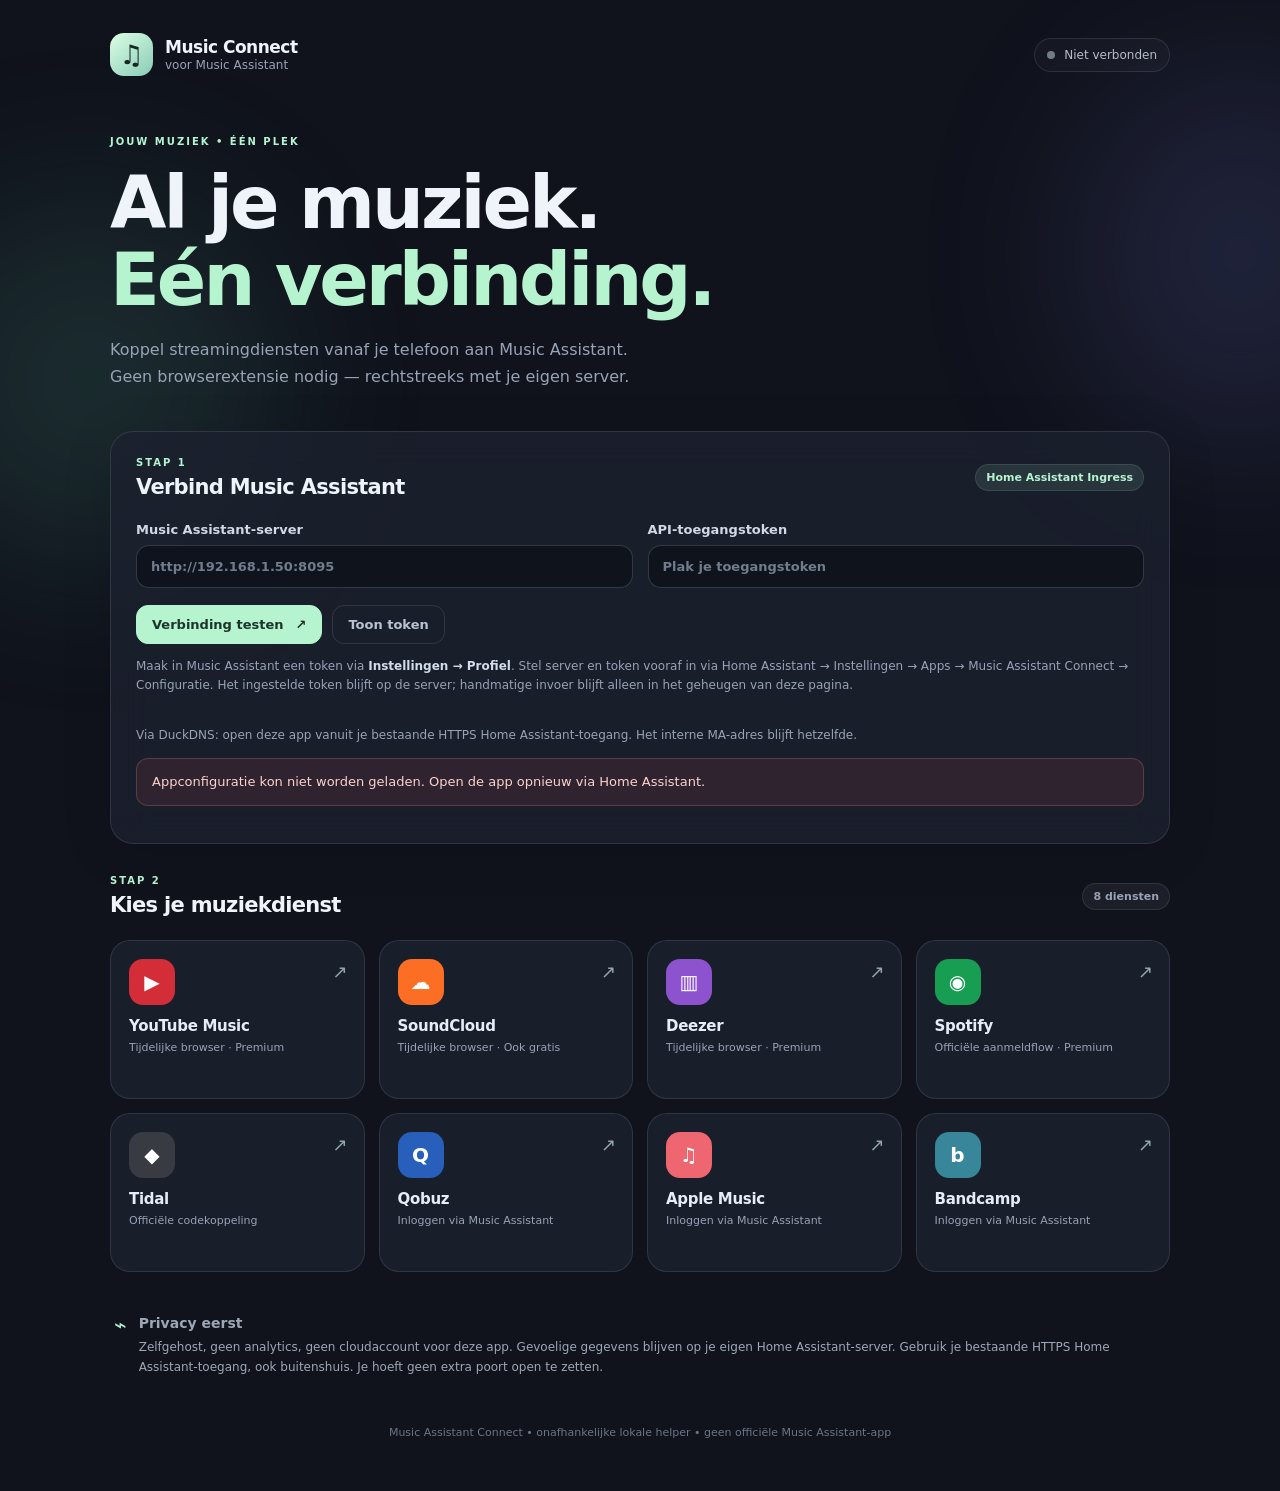
==== music_assistant_connect/app/static/index.html @ 41c90627 "Release 0.4.0: fix provider forms, configure MA credentials and clarify HTTPS Ingress" ====
<!doctype html>
<html lang="nl">
<head>
  <meta charset="utf-8"><meta name="viewport" content="width=device-width,initial-scale=1,viewport-fit=cover">
  <meta name="theme-color" content="#10131c"><meta name="description" content="Music Assistant bronnen koppelen vanaf je telefoon">
  <link rel="stylesheet" href="style.css">
  <title>Music Assistant Connect</title>
</head>
<body>
<div class="ambient a"></div><div class="ambient b"></div>
<div class="shell">
<header class="top">
 <div class="brand"><div class="brand-mark">♫</div><div><strong>Music Connect</strong><span>voor Music Assistant</span></div></div>
 <div id="server-badge" class="server-badge"><i></i><span>Niet verbonden</span></div>
</header>
<main>
 <section class="hero"><div class="eyebrow">JOUW MUZIEK • ÉÉN PLEK</div><h1>Al je muziek.<br><em>Eén verbinding.</em></h1><p>Koppel streamingdiensten vanaf je telefoon aan Music Assistant. Geen browserextensie nodig — rechtstreeks met je eigen server.</p></section>
 <section class="panel" id="connection-section"><div class="section-top"><div><small>STAP 1</small><h2>Verbind Music Assistant</h2></div><span class="pill">Home Assistant Ingress</span></div>
   <div class="connection-fields"><label>Music Assistant-server <input id="ma-url" type="url" placeholder="http://192.168.1.50:8095" autocomplete="url" spellcheck="false"></label><label>API-toegangstoken <input id="ma-token" type="password" placeholder="Plak je toegangstoken" autocomplete="off" spellcheck="false"></label></div>
   <div class="line-actions"><button id="connect-btn" class="btn primary">Verbinding testen <span>↗</span></button><button id="toggle-token" class="btn ghost">Toon token</button></div>
   <p class="hint">Maak in Music Assistant een token via <strong>Instellingen → Profiel</strong>. Stel server en token vooraf in via Home Assistant → Instellingen → Apps → Music Assistant Connect → Configuratie. Het ingestelde token blijft op de server; handmatige invoer blijft alleen in het geheugen van deze pagina.</p>
   <div class="line-actions" id="ma-navigation"></div><p class="hint" id="navigation-hint">Via DuckDNS: open deze app vanuit je bestaande HTTPS Home Assistant-toegang. Het interne MA-adres blijft hetzelfde.</p>
   <div id="connection-message" class="message" aria-live="polite" hidden></div>
 </section>
 <section class="providers" id="providers-section"><div class="section-top"><div><small>STAP 2</small><h2>Kies je muziekdienst</h2></div><span id="services-counter" class="pill subtle">8 diensten</span></div><div class="provider-grid" id="provider-grid"></div></section>
 <section class="panel wizard" id="wizard-section" hidden><div class="section-top"><div><small>STAP 3</small><h2 id="wizard-title">Verbinding instellen</h2></div><button class="btn ghost compact" id="close-wizard">Sluiten ×</button></div><div id="wizard-status" class="message" hidden></div>
   <div id="browser-area" hidden><div class="browser-head"><h3>Eenmalige privébrowser</h3><p>Bedien deze tijdelijke browser vanaf je telefoon. Alleen de noodzakelijke providergegevens worden uitgelezen, met jouw toestemming.</p><div class="notice">Open Home Assistant via HTTPS (ook via DuckDNS) of een beveiligde VPN. Deze browser draait tijdelijk op je HA-server. Je gewone telefoonbrowser kan zijn cookies niet automatisch delen met deze app.</div></div>
      <div class="browser-toolbar"><span class="browser-dot"></span><span id="browser-url">Tijdelijke browser</span><button class="icon-button" id="browser-reload" title="Vernieuwen">↻</button><button class="icon-button" id="browser-end" title="Browsersessie beëindigen">×</button></div>
      <div class="browser-screen" id="browser-screen"><img id="browser-image" alt="Interactieve weergave van tijdelijke browser"><div id="browser-overlay" class="browser-overlay">Browser starten…</div></div>
      <div class="browser-input"><input id="browser-input" placeholder="Typ tekst in het geselecteerde veld" type="password" autocomplete="off" spellcheck="false"><button class="btn small muted" id="browser-reveal" title="Tekst zichtbaar maken">◉</button><button class="btn small" id="browser-type">Typ</button><button class="btn small muted" id="browser-enter">Enter ↵</button><button class="btn small muted" id="browser-tab">Tab ⇥</button></div><div class="line-actions"><button id="browser-extract" class="btn primary">Haal mijn gegevens op <span>↗</span></button></div><p class="hint">Wacht met ophalen tot je volledig bent ingelogd en een persoonlijke afspeellijst hebt geopend. De browser sluit zodra alle benodigde gegevens gevonden zijn. Werkt inloggen niet? Plak de gegevens handmatig volgens de providerhandleiding. Cookies kunnen verlopen; opnieuw koppelen blijft dan nodig.</p></div>
   <div id="flow-area"><div id="flow-content"></div><div id="flow-controls" class="line-actions"></div></div>
 </section>
 <section class="panel connected-panel" id="existing-section" hidden><div class="section-top"><div><small>OVERZICHT</small><h2>Gekoppelde bronnen</h2></div><button id="refresh-sources" class="btn ghost compact">Vernieuwen ↻</button></div><div id="existing-list" class="existing-list"></div></section>
 <section class="safety"><span class="safe-icon">⌁</span><div><strong>Privacy eerst</strong><p>Zelfgehost, geen analytics, geen cloudaccount voor deze app. Gevoelige gegevens blijven op je eigen Home Assistant-server. Gebruik je bestaande HTTPS Home Assistant-toegang, ook buitenshuis. Je hoeft geen extra poort open te zetten.</p></div></section>
</main>
<footer>Music Assistant Connect • onafhankelijke lokale helper • geen officiële Music Assistant-app</footer>
</div><script src="helpers.js" defer></script><script src="app.js" defer></script>
</body>
</html>
---- music_assistant_connect/app/static/style.css ----
:root{color-scheme:dark;--bg:#10131c;--surface:rgba(28,34,47,.79);--border:rgba(205,218,240,.12);--bright:#eff4fa;--muted:#98a3b7;--mint:#b6f4d0;--mintd:#1e6448;--blue:#b9d4ff}*{box-sizing:border-box}html{font-family:Inter,ui-sans-serif,system-ui,-apple-system,"Segoe UI",sans-serif}body{margin:0;min-height:100vh;background:var(--bg);color:var(--bright);overflow-x:hidden}button,input,select,textarea{font:inherit}button{cursor:pointer}button:disabled{cursor:not-allowed;opacity:.5}a{color:var(--mint)}.shell{max-width:1120px;padding:24px 30px;margin:0 auto;position:relative}.ambient{position:fixed;pointer-events:none;filter:blur(85px);opacity:.22;z-index:0;border-radius:50%}.ambient.a{background:#438474;width:360px;height:360px;left:-90px;top:200px}.ambient.b{background:#5a5eaa;width:320px;height:370px;right:-120px;top:70px}.top{display:flex;align-items:center;justify-content:space-between;gap:16px;padding:9px 0 15px}.brand{display:flex;align-items:center;gap:12px}.brand-mark{width:43px;height:43px;display:grid;place-items:center;color:#15291e;border-radius:14px;background:linear-gradient(140deg,#dbffe5,#89cbb6);font-size:27px}.brand strong{display:block;font-size:17px;letter-spacing:-.5px}.brand span{display:block;font-size:12px;color:var(--muted);margin-top:1px}.server-badge{display:flex;align-items:center;gap:9px;color:#b5bcca;border:1px solid var(--border);border-radius:99px;padding:9px 12px;font-size:12px;background:rgba(255,255,255,.025)}.server-badge i{background:#737a88;width:8px;height:8px;border-radius:50%;display:block}.server-badge.connected i{background:#7ce4b4;box-shadow:0 0 13px #62dda5}.hero{padding:45px 0 40px;max-width:675px}.eyebrow,small{display:block;font-size:10px;letter-spacing:2px;color:var(--mint);font-weight:800}.hero h1{font-weight:760;letter-spacing:-3px;line-height:1.05;font-size:clamp(42px,6vw,73px);margin:18px 0}.hero h1 em{font-style:normal;color:var(--mint)}.hero p{max-width:530px;color:var(--muted);font-size:16px;line-height:1.7;margin:0}.panel{background:var(--surface);border:1px solid var(--border);border-radius:23px;padding:25px;margin-bottom:25px;box-shadow:0 8px 50px rgba(0,0,0,.13);backdrop-filter:blur(18px)}.section-top{display:flex;align-items:center;justify-content:space-between;gap:14px;margin-bottom:23px}.section-top h2{font-size:21px;letter-spacing:-.7px;margin:7px 0 0}.pill{display:inline-flex;background:rgba(153,226,187,.12);color:var(--mint);border:1px solid rgba(162,225,182,.13);border-radius:99px;font-size:11px;font-weight:700;padding:6px 10px;white-space:nowrap}.pill.subtle{background:rgba(255,255,255,.05);color:var(--muted)}.connection-fields{display:grid;grid-template-columns:1fr 1fr;gap:15px}label{display:grid;gap:8px;color:#d2d9e6;font-size:13px;font-weight:600}input,select,textarea{background:rgba(10,16,25,.68);color:var(--bright);border:1px solid rgba(210,220,240,.19);border-radius:13px;min-width:0;width:100%;padding:13px 14px;outline:0}input:focus,select:focus,textarea:focus{border-color:#9fe6bf;box-shadow:0 0 0 3px rgba(140,227,185,.12)}input::placeholder{color:#717d8e}.line-actions{display:flex;align-items:center;flex-wrap:wrap;gap:10px;margin-top:17px}.btn{display:inline-flex;justify-content:center;align-items:center;gap:12px;background:rgba(255,255,255,.08);color:#e5ecf3;border:1px solid rgba(255,255,255,.11);border-radius:12px;padding:11px 15px;font-size:13px;font-weight:730;transition:background .2s}.btn:hover{background:rgba(255,255,255,.14)}.btn.primary{color:#1c3529;background:#b6f4d0;border-color:#b6f4d0}.btn.primary:hover{background:#d3ffe3}.btn.ghost{background:transparent;color:#b8c3d3}.btn.compact{padding:8px 10px}.btn.small{padding:10px 12px}.btn.muted{background:#253040}.hint{font-size:12px;color:var(--muted);line-height:1.65;margin:13px 0 0}.hint strong{font-weight:650;color:#d2ddeb}.providers{padding:6px 0 6px}.provider-grid{display:grid;grid-template-columns:repeat(4,minmax(0,1fr));gap:14px;margin-bottom:24px}.provider-card{cursor:pointer;position:relative;text-align:left;min-height:159px;background:var(--surface);border:1px solid var(--border);padding:18px;border-radius:20px;color:#e5edf6;display:flex;flex-direction:column;align-items:flex-start;gap:12px;transition:transform .14s,border .14s}.provider-card:hover,.provider-card:focus-visible{transform:translateY(-3px);border-color:rgba(196,249,214,.36);outline:none}.provider-card.selected{border-color:#b6f4d0;background:rgba(53,90,76,.38)}.provider-logo{width:46px;height:46px;border-radius:14px;display:grid;place-items:center;font-size:20px;font-weight:900;color:#fff}.provider-meta{width:100%}.provider-meta strong{display:block;font-size:15px;letter-spacing:-.3px}.provider-meta span{display:block;font-size:11px;color:var(--muted);margin-top:5px;line-height:1.4}.provider-arrow{position:absolute;top:20px;right:16px;color:#91a5ae;font-size:18px}.message{margin:12px 0;padding:13px 15px;background:rgba(101,149,196,.12);border:1px solid rgba(136,186,225,.23);color:#cadcf7;border-radius:12px;font-size:13px;line-height:1.55;overflow-wrap:anywhere}.message.error{color:#ffd1cd;background:rgba(199,85,76,.12);border-color:rgba(255,157,137,.22)}.message.success{color:#c4f5d9;background:rgba(72,150,97,.15);border-color:rgba(141,220,169,.22)}.notice{padding:12px 13px;background:rgba(219,161,75,.10);color:#f5d9aa;border:1px solid rgba(219,161,75,.15);border-radius:11px;font-size:12px;line-height:1.6}.browser-head p,.flow-description{color:var(--muted);font-size:13px;line-height:1.65}.browser-head h3{font-size:17px;margin:0}.browser-toolbar{display:flex;align-items:center;gap:9px;padding:11px 13px;background:#222735;border:1px solid var(--border);border-radius:14px 14px 0 0;margin-top:18px}.browser-dot{display:block;width:9px;height:9px;border-radius:50%;background:#9bf2b7}.browser-toolbar span:nth-child(2){flex:1;min-width:0;color:var(--muted);font-size:12px;overflow:hidden;text-overflow:ellipsis;white-space:nowrap}.icon-button{border:0;background:#384051;color:#fff;width:29px;height:29px;border-radius:8px}.browser-screen{position:relative;background:#f4f4f4;min-height:200px;line-height:0;border:1px solid #374153;border-top:0;border-radius:0 0 14px 14px;overflow:hidden}.browser-screen img{display:block;width:100%;height:auto;aspect-ratio:980/720;object-fit:fill;touch-action:manipulation;cursor:crosshair}.browser-overlay{position:absolute;inset:0;display:grid;place-items:center;background:rgba(17,23,30,.95);color:white;font-size:13px;line-height:1.5;text-align:center;padding:30px}.browser-input{display:flex;gap:8px;flex-wrap:wrap;margin-top:14px}.browser-input input{flex:3;min-width:200px}.browser-input .btn{flex:0 0 auto}.flow-fields{display:grid;grid-template-columns:repeat(2,minmax(0,1fr));gap:16px;margin-top:17px}.field.full{grid-column:1/-1}.field .field-description{color:var(--muted);font-size:11px;font-weight:400;line-height:1.5}.flow-title{font-size:18px;margin:8px 0}.flow-progress{display:flex;align-items:center;gap:12px;padding:16px;background:rgba(146,178,237,.1);border-radius:14px}.spinner{height:21px;width:21px;border:2px solid rgba(255,255,255,.15);border-top-color:var(--mint);border-radius:50%;animation:spin .8s linear infinite}@keyframes spin{to{transform:rotate(360deg)}}.finished{padding:14px;background:rgba(147,222,172,.1);border-radius:14px;color:#d5ffe3}.existing-list{display:grid;gap:8px}.existing-item{display:flex;align-items:center;gap:12px;padding:11px;background:rgba(255,255,255,.04);border-radius:13px;font-size:13px}.existing-item span{flex:1}.existing-item small{color:var(--muted);letter-spacing:0;font-size:11px}.safety{display:flex;align-items:flex-start;gap:12px;padding:11px 4px 30px;color:#9da7b6}.safety strong{font-size:14px}.safety p{font-size:12px;margin:6px 0;line-height:1.65}.safe-icon{font-size:21px;color:var(--mint)}footer{text-align:center;padding:12px 0 28px;color:#697586;font-size:11px}[hidden]{display:none!important}@media(max-width:800px){.provider-grid{grid-template-columns:repeat(2,minmax(0,1fr))}.connection-fields{grid-template-columns:1fr}.flow-fields{grid-template-columns:1fr}}@media(max-width:540px){.shell{padding:12px 15px}.top{padding:12px 0}.brand strong{font-size:15px}.server-badge{font-size:10px}.hero{padding:37px 3px 29px}.hero h1{font-size:46px;letter-spacing:-2px}.hero p{font-size:14px}.panel{padding:19px 16px;border-radius:19px}.section-top h2{font-size:19px}.provider-grid{gap:10px}.provider-card{min-height:150px;padding:14px;border-radius:17px}.provider-logo{height:41px;width:41px}.provider-meta strong{font-size:14px}.browser-input input{width:100%;min-width:100%;flex:none}.browser-toolbar{padding:9px}.browser-screen{min-height:155px}}
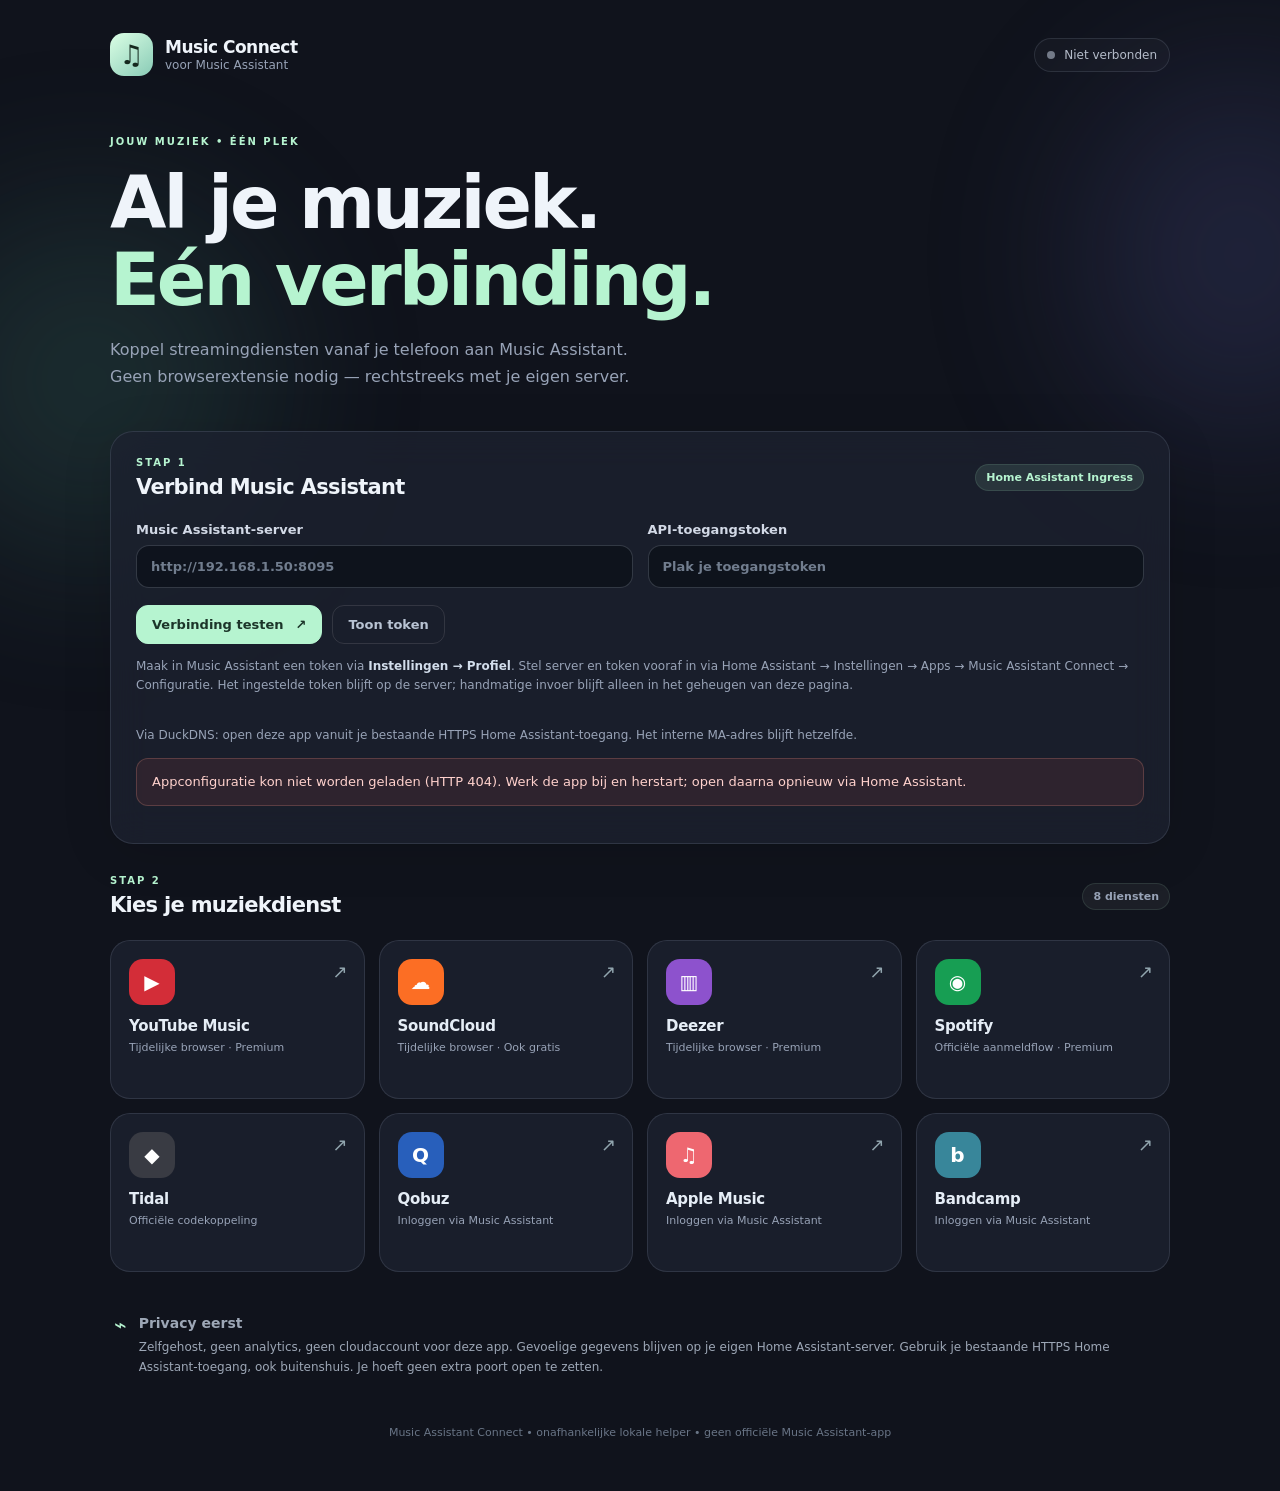
==== commit a3a2397a: "Fix protected Supervisor configuration loading before dropping runtime privileges (0.4.1)" ====
--- a/music_assistant_connect/app/static/index.html
+++ b/music_assistant_connect/app/static/index.html
@@ -16,7 +16,7 @@
 <main>
  <section class="hero"><div class="eyebrow">JOUW MUZIEK • ÉÉN PLEK</div><h1>Al je muziek.<br><em>Eén verbinding.</em></h1><p>Koppel streamingdiensten vanaf je telefoon aan Music Assistant. Geen browserextensie nodig — rechtstreeks met je eigen server.</p></section>
  <section class="panel" id="connection-section"><div class="section-top"><div><small>STAP 1</small><h2>Verbind Music Assistant</h2></div><span class="pill">Home Assistant Ingress</span></div>
-   <div class="connection-fields"><label>Music Assistant-server <input id="ma-url" type="url" placeholder="http://192.168.1.50:8095" autocomplete="url" spellcheck="false"></label><label>API-toegangstoken <input id="ma-token" type="password" placeholder="Plak je toegangstoken" autocomplete="off" spellcheck="false"></label></div>
+   <div class="connection-fields"><label>Music Assistant-server <input id="ma-url" name="music-assistant-server-url" type="url" placeholder="http://192.168.1.50:8095" autocomplete="off" spellcheck="false"></label><label>API-toegangstoken <input id="ma-token" name="music-assistant-api-token" type="password" placeholder="Plak je toegangstoken" autocomplete="new-password" spellcheck="false"></label></div>
    <div class="line-actions"><button id="connect-btn" class="btn primary">Verbinding testen <span>↗</span></button><button id="toggle-token" class="btn ghost">Toon token</button></div>
    <p class="hint">Maak in Music Assistant een token via <strong>Instellingen → Profiel</strong>. Stel server en token vooraf in via Home Assistant → Instellingen → Apps → Music Assistant Connect → Configuratie. Het ingestelde token blijft op de server; handmatige invoer blijft alleen in het geheugen van deze pagina.</p>
    <div class="line-actions" id="ma-navigation"></div><p class="hint" id="navigation-hint">Via DuckDNS: open deze app vanuit je bestaande HTTPS Home Assistant-toegang. Het interne MA-adres blijft hetzelfde.</p>
@@ -36,4 +36,4 @@
 <footer>Music Assistant Connect • onafhankelijke lokale helper • geen officiële Music Assistant-app</footer>
 </div><script src="helpers.js" defer></script><script src="app.js" defer></script>
 </body>
-</html>+</html>
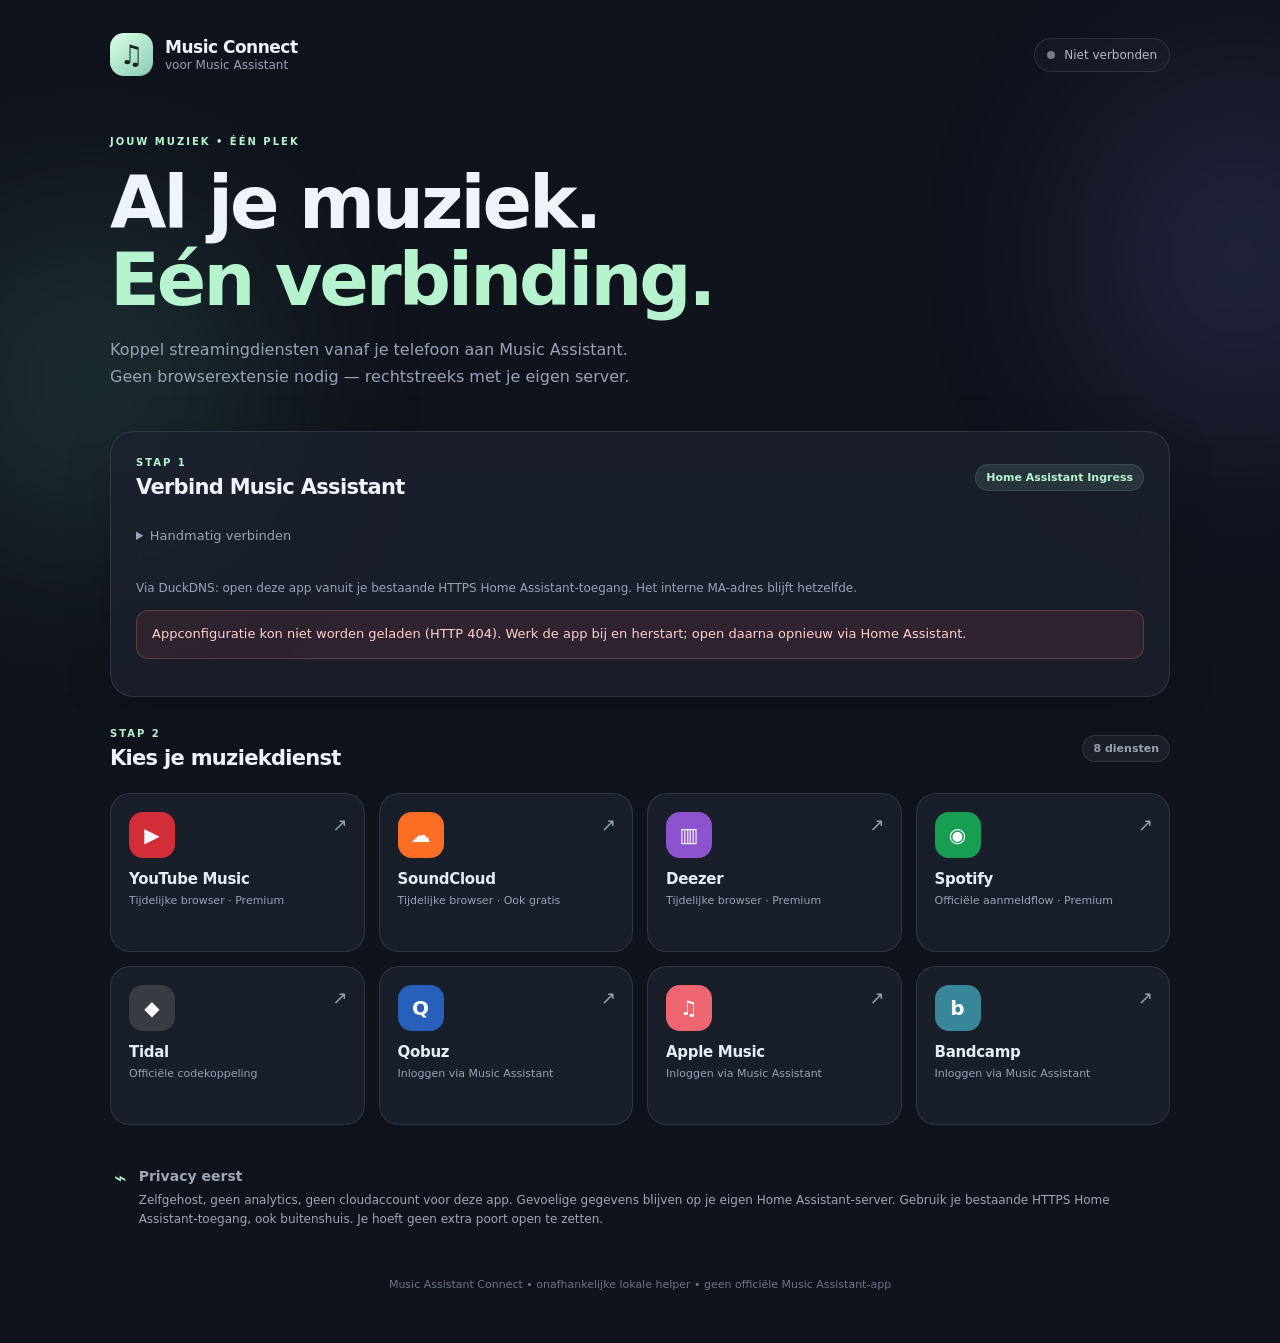
==== commit a3bfd238: "One-tap Music Assistant linking and PO token check for phone-only setup (0.6.0) - Default ma_url to " ====
--- a/music_assistant_connect/app/static/index.html
+++ b/music_assistant_connect/app/static/index.html
@@ -16,17 +16,22 @@
 <main>
  <section class="hero"><div class="eyebrow">JOUW MUZIEK • ÉÉN PLEK</div><h1>Al je muziek.<br><em>Eén verbinding.</em></h1><p>Koppel streamingdiensten vanaf je telefoon aan Music Assistant. Geen browserextensie nodig — rechtstreeks met je eigen server.</p></section>
  <section class="panel" id="connection-section"><div class="section-top"><div><small>STAP 1</small><h2>Verbind Music Assistant</h2></div><span class="pill">Home Assistant Ingress</span></div>
-   <div class="connection-fields"><label>Music Assistant-server <input id="ma-url" name="music-assistant-server-url" type="url" placeholder="http://192.168.1.50:8095" autocomplete="off" spellcheck="false"></label><label>API-toegangstoken <input id="ma-token" name="music-assistant-api-token" type="password" placeholder="Plak je toegangstoken" autocomplete="new-password" spellcheck="false"></label></div>
+   <div id="auto-link" hidden><p class="flow-description">Eén tik is genoeg: Music Assistant maakt met jouw Home Assistant-login een eigen toegangssleutel voor deze app. Je hoeft niets te kopiëren. De sleutel blijft op je HA-server.</p>
+     <div class="line-actions"><button id="link-btn" class="btn primary" type="button">Koppel met Music Assistant <span>↗</span></button></div></div>
+   <details id="manual-connection" class="manual-connection"><summary>Handmatig verbinden</summary>
+   <div class="connection-fields"><label>Music Assistant-server <input id="ma-url" name="music-assistant-server-url" type="url" placeholder="http://172.30.32.1:8095" autocomplete="off" spellcheck="false"></label><label>API-toegangstoken <input id="ma-token" name="music-assistant-api-token" type="password" placeholder="Plak je toegangstoken" autocomplete="new-password" spellcheck="false"></label></div>
    <div class="line-actions"><button id="connect-btn" class="btn primary">Verbinding testen <span>↗</span></button><button id="toggle-token" class="btn ghost">Toon token</button></div>
-   <p class="hint">Maak in Music Assistant een token via <strong>Instellingen → Profiel</strong>. Stel server en token vooraf in via Home Assistant → Instellingen → Apps → Music Assistant Connect → Configuratie. Het ingestelde token blijft op de server; handmatige invoer blijft alleen in het geheugen van deze pagina.</p>
+   <p class="hint">Maak in Music Assistant een token via <strong>Instellingen → Profiel</strong>. Stel server en token vooraf in via Home Assistant → Instellingen → Apps → Music Assistant Connect → Configuratie. Het ingestelde token blijft op de server; handmatige invoer blijft alleen in het geheugen van deze pagina.</p></details>
    <div class="line-actions" id="ma-navigation"></div><p class="hint" id="navigation-hint">Via DuckDNS: open deze app vanuit je bestaande HTTPS Home Assistant-toegang. Het interne MA-adres blijft hetzelfde.</p>
    <div id="connection-message" class="message" aria-live="polite" hidden></div>
  </section>
  <section class="providers" id="providers-section"><div class="section-top"><div><small>STAP 2</small><h2>Kies je muziekdienst</h2></div><span id="services-counter" class="pill subtle">8 diensten</span></div><div class="provider-grid" id="provider-grid"></div></section>
- <section class="panel wizard" id="wizard-section" hidden><div class="section-top"><div><small>STAP 3</small><h2 id="wizard-title">Verbinding instellen</h2></div><button class="btn ghost compact" id="close-wizard">Sluiten ×</button></div><div id="wizard-status" class="message" hidden></div>
-   <div id="browser-area" hidden><div class="browser-head"><h3>Eenmalige privébrowser</h3><p>Bedien deze tijdelijke browser vanaf je telefoon. Alleen de noodzakelijke providergegevens worden uitgelezen, met jouw toestemming.</p><div class="notice">Open Home Assistant via HTTPS (ook via DuckDNS) of een beveiligde VPN. Deze browser draait tijdelijk op je HA-server. Je gewone telefoonbrowser kan zijn cookies niet automatisch delen met deze app.</div></div>
+ <section class="panel wizard" id="wizard-section" hidden><div class="section-top"><div><small>STAP 3</small><h2 id="wizard-title">Verbinding instellen</h2></div><button class="btn ghost compact" id="close-wizard">Sluiten ×</button></div><div id="wizard-status" class="message" hidden></div><div id="provider-check" class="message" hidden></div>
+   <div id="browser-area" hidden><div class="browser-head"><h3>Eenmalige privébrowser</h3><p>Bedien deze gewone browser op je HA-server: klik, typ of sleep zelf. De ingebouwde cookie-extensie haalt alleen na jouw klik op ophalen gegevens uit deze tijdelijke sessie. Je hoeft geen extensie op je telefoon te installeren.</p><div class="notice">Open Home Assistant via HTTPS (ook via DuckDNS) of een beveiligde VPN. Je gewone telefoonbrowser deelt zijn cookies niet met deze sessie. Google of SoundCloud kan ook deze browser weigeren; een succesvolle aanmelding is niet gegarandeerd.</div></div>
       <div class="browser-toolbar"><span class="browser-dot"></span><span id="browser-url">Tijdelijke browser</span><button class="icon-button" id="browser-reload" title="Vernieuwen">↻</button><button class="icon-button" id="browser-end" title="Browsersessie beëindigen">×</button></div>
       <div class="browser-screen" id="browser-screen"><img id="browser-image" alt="Interactieve weergave van tijdelijke browser"><div id="browser-overlay" class="browser-overlay">Browser starten…</div></div>
+      <div class="line-actions"><button id="browser-scroll-up" class="btn muted" type="button">↑ Omhoog scrollen</button><button id="browser-scroll-down" class="btn muted" type="button">↓ Omlaag scrollen</button><button id="browser-refresh-image" class="btn ghost" type="button">Beeld verversen</button><button id="browser-home" class="btn muted" type="button">Terug naar muziekdienst</button></div>
+      <p class="hint">Staan de cookieknoppen buiten beeld? Kies Omlaag scrollen en maak zelf je cookiekeuze. Je kunt ook het muiswiel gebruiken. Sleep een schuifje zelf binnen het beeld. Deze app lost geen CAPTCHA voor je op. Het beeld wordt automatisch bijgewerkt.</p>
       <div class="browser-input"><input id="browser-input" placeholder="Typ tekst in het geselecteerde veld" type="password" autocomplete="off" spellcheck="false"><button class="btn small muted" id="browser-reveal" title="Tekst zichtbaar maken">◉</button><button class="btn small" id="browser-type">Typ</button><button class="btn small muted" id="browser-enter">Enter ↵</button><button class="btn small muted" id="browser-tab">Tab ⇥</button></div><div class="line-actions"><button id="browser-extract" class="btn primary">Haal mijn gegevens op <span>↗</span></button></div><p class="hint">Wacht met ophalen tot je volledig bent ingelogd en een persoonlijke afspeellijst hebt geopend. De browser sluit zodra alle benodigde gegevens gevonden zijn. Werkt inloggen niet? Plak de gegevens handmatig volgens de providerhandleiding. Cookies kunnen verlopen; opnieuw koppelen blijft dan nodig.</p></div>
    <div id="flow-area"><div id="flow-content"></div><div id="flow-controls" class="line-actions"></div></div>
  </section>
--- a/music_assistant_connect/app/static/style.css
+++ b/music_assistant_connect/app/static/style.css
@@ -1 +1,2 @@
-:root{color-scheme:dark;--bg:#10131c;--surface:rgba(28,34,47,.79);--border:rgba(205,218,240,.12);--bright:#eff4fa;--muted:#98a3b7;--mint:#b6f4d0;--mintd:#1e6448;--blue:#b9d4ff}*{box-sizing:border-box}html{font-family:Inter,ui-sans-serif,system-ui,-apple-system,"Segoe UI",sans-serif}body{margin:0;min-height:100vh;background:var(--bg);color:var(--bright);overflow-x:hidden}button,input,select,textarea{font:inherit}button{cursor:pointer}button:disabled{cursor:not-allowed;opacity:.5}a{color:var(--mint)}.shell{max-width:1120px;padding:24px 30px;margin:0 auto;position:relative}.ambient{position:fixed;pointer-events:none;filter:blur(85px);opacity:.22;z-index:0;border-radius:50%}.ambient.a{background:#438474;width:360px;height:360px;left:-90px;top:200px}.ambient.b{background:#5a5eaa;width:320px;height:370px;right:-120px;top:70px}.top{display:flex;align-items:center;justify-content:space-between;gap:16px;padding:9px 0 15px}.brand{display:flex;align-items:center;gap:12px}.brand-mark{width:43px;height:43px;display:grid;place-items:center;color:#15291e;border-radius:14px;background:linear-gradient(140deg,#dbffe5,#89cbb6);font-size:27px}.brand strong{display:block;font-size:17px;letter-spacing:-.5px}.brand span{display:block;font-size:12px;color:var(--muted);margin-top:1px}.server-badge{display:flex;align-items:center;gap:9px;color:#b5bcca;border:1px solid var(--border);border-radius:99px;padding:9px 12px;font-size:12px;background:rgba(255,255,255,.025)}.server-badge i{background:#737a88;width:8px;height:8px;border-radius:50%;display:block}.server-badge.connected i{background:#7ce4b4;box-shadow:0 0 13px #62dda5}.hero{padding:45px 0 40px;max-width:675px}.eyebrow,small{display:block;font-size:10px;letter-spacing:2px;color:var(--mint);font-weight:800}.hero h1{font-weight:760;letter-spacing:-3px;line-height:1.05;font-size:clamp(42px,6vw,73px);margin:18px 0}.hero h1 em{font-style:normal;color:var(--mint)}.hero p{max-width:530px;color:var(--muted);font-size:16px;line-height:1.7;margin:0}.panel{background:var(--surface);border:1px solid var(--border);border-radius:23px;padding:25px;margin-bottom:25px;box-shadow:0 8px 50px rgba(0,0,0,.13);backdrop-filter:blur(18px)}.section-top{display:flex;align-items:center;justify-content:space-between;gap:14px;margin-bottom:23px}.section-top h2{font-size:21px;letter-spacing:-.7px;margin:7px 0 0}.pill{display:inline-flex;background:rgba(153,226,187,.12);color:var(--mint);border:1px solid rgba(162,225,182,.13);border-radius:99px;font-size:11px;font-weight:700;padding:6px 10px;white-space:nowrap}.pill.subtle{background:rgba(255,255,255,.05);color:var(--muted)}.connection-fields{display:grid;grid-template-columns:1fr 1fr;gap:15px}label{display:grid;gap:8px;color:#d2d9e6;font-size:13px;font-weight:600}input,select,textarea{background:rgba(10,16,25,.68);color:var(--bright);border:1px solid rgba(210,220,240,.19);border-radius:13px;min-width:0;width:100%;padding:13px 14px;outline:0}input:focus,select:focus,textarea:focus{border-color:#9fe6bf;box-shadow:0 0 0 3px rgba(140,227,185,.12)}input::placeholder{color:#717d8e}.line-actions{display:flex;align-items:center;flex-wrap:wrap;gap:10px;margin-top:17px}.btn{display:inline-flex;justify-content:center;align-items:center;gap:12px;background:rgba(255,255,255,.08);color:#e5ecf3;border:1px solid rgba(255,255,255,.11);border-radius:12px;padding:11px 15px;font-size:13px;font-weight:730;transition:background .2s}.btn:hover{background:rgba(255,255,255,.14)}.btn.primary{color:#1c3529;background:#b6f4d0;border-color:#b6f4d0}.btn.primary:hover{background:#d3ffe3}.btn.ghost{background:transparent;color:#b8c3d3}.btn.compact{padding:8px 10px}.btn.small{padding:10px 12px}.btn.muted{background:#253040}.hint{font-size:12px;color:var(--muted);line-height:1.65;margin:13px 0 0}.hint strong{font-weight:650;color:#d2ddeb}.providers{padding:6px 0 6px}.provider-grid{display:grid;grid-template-columns:repeat(4,minmax(0,1fr));gap:14px;margin-bottom:24px}.provider-card{cursor:pointer;position:relative;text-align:left;min-height:159px;background:var(--surface);border:1px solid var(--border);padding:18px;border-radius:20px;color:#e5edf6;display:flex;flex-direction:column;align-items:flex-start;gap:12px;transition:transform .14s,border .14s}.provider-card:hover,.provider-card:focus-visible{transform:translateY(-3px);border-color:rgba(196,249,214,.36);outline:none}.provider-card.selected{border-color:#b6f4d0;background:rgba(53,90,76,.38)}.provider-logo{width:46px;height:46px;border-radius:14px;display:grid;place-items:center;font-size:20px;font-weight:900;color:#fff}.provider-meta{width:100%}.provider-meta strong{display:block;font-size:15px;letter-spacing:-.3px}.provider-meta span{display:block;font-size:11px;color:var(--muted);margin-top:5px;line-height:1.4}.provider-arrow{position:absolute;top:20px;right:16px;color:#91a5ae;font-size:18px}.message{margin:12px 0;padding:13px 15px;background:rgba(101,149,196,.12);border:1px solid rgba(136,186,225,.23);color:#cadcf7;border-radius:12px;font-size:13px;line-height:1.55;overflow-wrap:anywhere}.message.error{color:#ffd1cd;background:rgba(199,85,76,.12);border-color:rgba(255,157,137,.22)}.message.success{color:#c4f5d9;background:rgba(72,150,97,.15);border-color:rgba(141,220,169,.22)}.notice{padding:12px 13px;background:rgba(219,161,75,.10);color:#f5d9aa;border:1px solid rgba(219,161,75,.15);border-radius:11px;font-size:12px;line-height:1.6}.browser-head p,.flow-description{color:var(--muted);font-size:13px;line-height:1.65}.browser-head h3{font-size:17px;margin:0}.browser-toolbar{display:flex;align-items:center;gap:9px;padding:11px 13px;background:#222735;border:1px solid var(--border);border-radius:14px 14px 0 0;margin-top:18px}.browser-dot{display:block;width:9px;height:9px;border-radius:50%;background:#9bf2b7}.browser-toolbar span:nth-child(2){flex:1;min-width:0;color:var(--muted);font-size:12px;overflow:hidden;text-overflow:ellipsis;white-space:nowrap}.icon-button{border:0;background:#384051;color:#fff;width:29px;height:29px;border-radius:8px}.browser-screen{position:relative;background:#f4f4f4;min-height:200px;line-height:0;border:1px solid #374153;border-top:0;border-radius:0 0 14px 14px;overflow:hidden}.browser-screen img{display:block;width:100%;height:auto;aspect-ratio:980/720;object-fit:fill;touch-action:manipulation;cursor:crosshair}.browser-overlay{position:absolute;inset:0;display:grid;place-items:center;background:rgba(17,23,30,.95);color:white;font-size:13px;line-height:1.5;text-align:center;padding:30px}.browser-input{display:flex;gap:8px;flex-wrap:wrap;margin-top:14px}.browser-input input{flex:3;min-width:200px}.browser-input .btn{flex:0 0 auto}.flow-fields{display:grid;grid-template-columns:repeat(2,minmax(0,1fr));gap:16px;margin-top:17px}.field.full{grid-column:1/-1}.field .field-description{color:var(--muted);font-size:11px;font-weight:400;line-height:1.5}.flow-title{font-size:18px;margin:8px 0}.flow-progress{display:flex;align-items:center;gap:12px;padding:16px;background:rgba(146,178,237,.1);border-radius:14px}.spinner{height:21px;width:21px;border:2px solid rgba(255,255,255,.15);border-top-color:var(--mint);border-radius:50%;animation:spin .8s linear infinite}@keyframes spin{to{transform:rotate(360deg)}}.finished{padding:14px;background:rgba(147,222,172,.1);border-radius:14px;color:#d5ffe3}.existing-list{display:grid;gap:8px}.existing-item{display:flex;align-items:center;gap:12px;padding:11px;background:rgba(255,255,255,.04);border-radius:13px;font-size:13px}.existing-item span{flex:1}.existing-item small{color:var(--muted);letter-spacing:0;font-size:11px}.safety{display:flex;align-items:flex-start;gap:12px;padding:11px 4px 30px;color:#9da7b6}.safety strong{font-size:14px}.safety p{font-size:12px;margin:6px 0;line-height:1.65}.safe-icon{font-size:21px;color:var(--mint)}footer{text-align:center;padding:12px 0 28px;color:#697586;font-size:11px}[hidden]{display:none!important}@media(max-width:800px){.provider-grid{grid-template-columns:repeat(2,minmax(0,1fr))}.connection-fields{grid-template-columns:1fr}.flow-fields{grid-template-columns:1fr}}@media(max-width:540px){.shell{padding:12px 15px}.top{padding:12px 0}.brand strong{font-size:15px}.server-badge{font-size:10px}.hero{padding:37px 3px 29px}.hero h1{font-size:46px;letter-spacing:-2px}.hero p{font-size:14px}.panel{padding:19px 16px;border-radius:19px}.section-top h2{font-size:19px}.provider-grid{gap:10px}.provider-card{min-height:150px;padding:14px;border-radius:17px}.provider-logo{height:41px;width:41px}.provider-meta strong{font-size:14px}.browser-input input{width:100%;min-width:100%;flex:none}.browser-toolbar{padding:9px}.browser-screen{min-height:155px}}+:root{color-scheme:dark;--bg:#10131c;--surface:rgba(28,34,47,.79);--border:rgba(205,218,240,.12);--bright:#eff4fa;--muted:#98a3b7;--mint:#b6f4d0;--mintd:#1e6448;--blue:#b9d4ff}*{box-sizing:border-box}html{font-family:Inter,ui-sans-serif,system-ui,-apple-system,"Segoe UI",sans-serif}body{margin:0;min-height:100vh;background:var(--bg);color:var(--bright);overflow-x:hidden}button,input,select,textarea{font:inherit}button{cursor:pointer}button:disabled{cursor:not-allowed;opacity:.5}a{color:var(--mint)}.shell{max-width:1120px;padding:24px 30px;margin:0 auto;position:relative}.ambient{position:fixed;pointer-events:none;filter:blur(85px);opacity:.22;z-index:0;border-radius:50%}.ambient.a{background:#438474;width:360px;height:360px;left:-90px;top:200px}.ambient.b{background:#5a5eaa;width:320px;height:370px;right:-120px;top:70px}.top{display:flex;align-items:center;justify-content:space-between;gap:16px;padding:9px 0 15px}.brand{display:flex;align-items:center;gap:12px}.brand-mark{width:43px;height:43px;display:grid;place-items:center;color:#15291e;border-radius:14px;background:linear-gradient(140deg,#dbffe5,#89cbb6);font-size:27px}.brand strong{display:block;font-size:17px;letter-spacing:-.5px}.brand span{display:block;font-size:12px;color:var(--muted);margin-top:1px}.server-badge{display:flex;align-items:center;gap:9px;color:#b5bcca;border:1px solid var(--border);border-radius:99px;padding:9px 12px;font-size:12px;background:rgba(255,255,255,.025)}.server-badge i{background:#737a88;width:8px;height:8px;border-radius:50%;display:block}.server-badge.connected i{background:#7ce4b4;box-shadow:0 0 13px #62dda5}.hero{padding:45px 0 40px;max-width:675px}.eyebrow,small{display:block;font-size:10px;letter-spacing:2px;color:var(--mint);font-weight:800}.hero h1{font-weight:760;letter-spacing:-3px;line-height:1.05;font-size:clamp(42px,6vw,73px);margin:18px 0}.hero h1 em{font-style:normal;color:var(--mint)}.hero p{max-width:530px;color:var(--muted);font-size:16px;line-height:1.7;margin:0}.panel{background:var(--surface);border:1px solid var(--border);border-radius:23px;padding:25px;margin-bottom:25px;box-shadow:0 8px 50px rgba(0,0,0,.13);backdrop-filter:blur(18px)}.section-top{display:flex;align-items:center;justify-content:space-between;gap:14px;margin-bottom:23px}.section-top h2{font-size:21px;letter-spacing:-.7px;margin:7px 0 0}.pill{display:inline-flex;background:rgba(153,226,187,.12);color:var(--mint);border:1px solid rgba(162,225,182,.13);border-radius:99px;font-size:11px;font-weight:700;padding:6px 10px;white-space:nowrap}.pill.subtle{background:rgba(255,255,255,.05);color:var(--muted)}.connection-fields{display:grid;grid-template-columns:1fr 1fr;gap:15px}label{display:grid;gap:8px;color:#d2d9e6;font-size:13px;font-weight:600}input,select,textarea{background:rgba(10,16,25,.68);color:var(--bright);border:1px solid rgba(210,220,240,.19);border-radius:13px;min-width:0;width:100%;padding:13px 14px;outline:0}input:focus,select:focus,textarea:focus{border-color:#9fe6bf;box-shadow:0 0 0 3px rgba(140,227,185,.12)}input::placeholder{color:#717d8e}.line-actions{display:flex;align-items:center;flex-wrap:wrap;gap:10px;margin-top:17px}.btn{display:inline-flex;justify-content:center;align-items:center;gap:12px;background:rgba(255,255,255,.08);color:#e5ecf3;border:1px solid rgba(255,255,255,.11);border-radius:12px;padding:11px 15px;font-size:13px;font-weight:730;transition:background .2s}.btn:hover{background:rgba(255,255,255,.14)}.btn.primary{color:#1c3529;background:#b6f4d0;border-color:#b6f4d0}.btn.primary:hover{background:#d3ffe3}.btn.ghost{background:transparent;color:#b8c3d3}.btn.compact{padding:8px 10px}.btn.small{padding:10px 12px}.btn.muted{background:#253040}.hint{font-size:12px;color:var(--muted);line-height:1.65;margin:13px 0 0}.hint strong{font-weight:650;color:#d2ddeb}.providers{padding:6px 0 6px}.provider-grid{display:grid;grid-template-columns:repeat(4,minmax(0,1fr));gap:14px;margin-bottom:24px}.provider-card{cursor:pointer;position:relative;text-align:left;min-height:159px;background:var(--surface);border:1px solid var(--border);padding:18px;border-radius:20px;color:#e5edf6;display:flex;flex-direction:column;align-items:flex-start;gap:12px;transition:transform .14s,border .14s}.provider-card:hover,.provider-card:focus-visible{transform:translateY(-3px);border-color:rgba(196,249,214,.36);outline:none}.provider-card.selected{border-color:#b6f4d0;background:rgba(53,90,76,.38)}.provider-logo{width:46px;height:46px;border-radius:14px;display:grid;place-items:center;font-size:20px;font-weight:900;color:#fff}.provider-meta{width:100%}.provider-meta strong{display:block;font-size:15px;letter-spacing:-.3px}.provider-meta span{display:block;font-size:11px;color:var(--muted);margin-top:5px;line-height:1.4}.provider-arrow{position:absolute;top:20px;right:16px;color:#91a5ae;font-size:18px}.message{margin:12px 0;padding:13px 15px;background:rgba(101,149,196,.12);border:1px solid rgba(136,186,225,.23);color:#cadcf7;border-radius:12px;font-size:13px;line-height:1.55;overflow-wrap:anywhere}.message.error{color:#ffd1cd;background:rgba(199,85,76,.12);border-color:rgba(255,157,137,.22)}.message.success{color:#c4f5d9;background:rgba(72,150,97,.15);border-color:rgba(141,220,169,.22)}.notice{padding:12px 13px;background:rgba(219,161,75,.10);color:#f5d9aa;border:1px solid rgba(219,161,75,.15);border-radius:11px;font-size:12px;line-height:1.6}.browser-head p,.flow-description{color:var(--muted);font-size:13px;line-height:1.65}.browser-head h3{font-size:17px;margin:0}.browser-toolbar{display:flex;align-items:center;gap:9px;padding:11px 13px;background:#222735;border:1px solid var(--border);border-radius:14px 14px 0 0;margin-top:18px}.browser-dot{display:block;width:9px;height:9px;border-radius:50%;background:#9bf2b7}.browser-toolbar span:nth-child(2){flex:1;min-width:0;color:var(--muted);font-size:12px;overflow:hidden;text-overflow:ellipsis;white-space:nowrap}.icon-button{border:0;background:#384051;color:#fff;width:29px;height:29px;border-radius:8px}.browser-screen{position:relative;background:#f4f4f4;min-height:200px;line-height:0;border:1px solid #374153;border-top:0;border-radius:0 0 14px 14px;overflow:hidden}.browser-screen img{display:block;width:100%;height:auto;aspect-ratio:980/720;object-fit:fill;touch-action:manipulation;cursor:crosshair}.browser-overlay{position:absolute;inset:0;display:grid;place-items:center;background:rgba(17,23,30,.95);color:white;font-size:13px;line-height:1.5;text-align:center;padding:30px}.browser-input{display:flex;gap:8px;flex-wrap:wrap;margin-top:14px}.browser-input input{flex:3;min-width:200px}.browser-input .btn{flex:0 0 auto}.flow-fields{display:grid;grid-template-columns:repeat(2,minmax(0,1fr));gap:16px;margin-top:17px}.field.full{grid-column:1/-1}.field .field-description{color:var(--muted);font-size:11px;font-weight:400;line-height:1.5}.flow-title{font-size:18px;margin:8px 0}.flow-progress{display:flex;align-items:center;gap:12px;padding:16px;background:rgba(146,178,237,.1);border-radius:14px}.spinner{height:21px;width:21px;border:2px solid rgba(255,255,255,.15);border-top-color:var(--mint);border-radius:50%;animation:spin .8s linear infinite}@keyframes spin{to{transform:rotate(360deg)}}.finished{padding:14px;background:rgba(147,222,172,.1);border-radius:14px;color:#d5ffe3}.existing-list{display:grid;gap:8px}.existing-item{display:flex;align-items:center;gap:12px;padding:11px;background:rgba(255,255,255,.04);border-radius:13px;font-size:13px}.existing-item span{flex:1}.existing-item small{color:var(--muted);letter-spacing:0;font-size:11px}.safety{display:flex;align-items:flex-start;gap:12px;padding:11px 4px 30px;color:#9da7b6}.safety strong{font-size:14px}.safety p{font-size:12px;margin:6px 0;line-height:1.65}.safe-icon{font-size:21px;color:var(--mint)}footer{text-align:center;padding:12px 0 28px;color:#697586;font-size:11px}[hidden]{display:none!important}@media(max-width:800px){.provider-grid{grid-template-columns:repeat(2,minmax(0,1fr))}.connection-fields{grid-template-columns:1fr}.flow-fields{grid-template-columns:1fr}}@media(max-width:540px){.shell{padding:12px 15px}.top{padding:12px 0}.brand strong{font-size:15px}.server-badge{font-size:10px}.hero{padding:37px 3px 29px}.hero h1{font-size:46px;letter-spacing:-2px}.hero p{font-size:14px}.panel{padding:19px 16px;border-radius:19px}.section-top h2{font-size:19px}.provider-grid{gap:10px}.provider-card{min-height:150px;padding:14px;border-radius:17px}.provider-logo{height:41px;width:41px}.provider-meta strong{font-size:14px}.browser-input input{width:100%;min-width:100%;flex:none}.browser-toolbar{padding:9px}.browser-screen{min-height:155px}}
+.manual-connection{margin-top:12px}.manual-connection summary{cursor:pointer;color:var(--muted);font-size:13px;padding:6px 0}.btn.attention{outline:3px solid currentColor;outline-offset:3px}#provider-check p{margin:0 0 8px}
